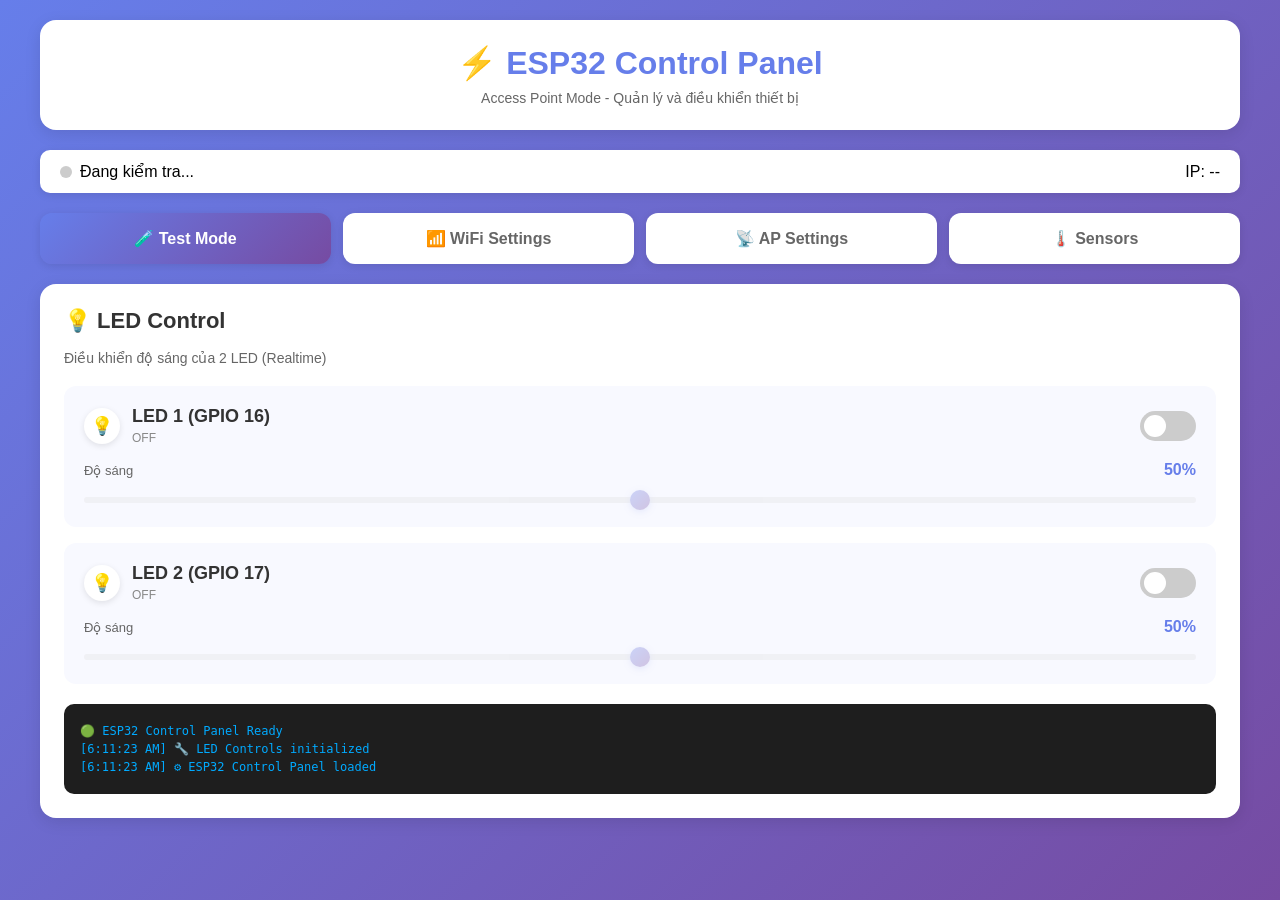
==== data/config.html @ 52325dc6 "Hardware done" ====
<!DOCTYPE html>
<html lang="vi">

<head>
  <meta charset="UTF-8">
  <meta name="viewport" content="width=device-width, initial-scale=1.0">
  <title>ESP32 Control Panel</title>

  <style>
    * { margin: 0; padding: 0; box-sizing: border-box; }
    body {
      font-family: 'Segoe UI', Tahoma, Geneva, Verdana, sans-serif;
      background: linear-gradient(135deg, #667eea 0%, #764ba2 100%);
      min-height: 100vh;
      padding: 20px;
    }
    .container { max-width: 1200px; margin: 0 auto; }
    .header {
      background: white;
      border-radius: 16px;
      padding: 24px;
      margin-bottom: 20px;
      box-shadow: 0 4px 16px rgba(0, 0, 0, 0.1);
      text-align: center;
    }
    .header h1 { color: #667eea; font-size: 32px; margin-bottom: 8px; }
    .header p { color: #666; font-size: 14px; }

    /* Connection Status */
    .status-bar {
      background: white;
      border-radius: 10px;
      padding: 12px 20px;
      margin-bottom: 20px;
      display: flex;
      justify-content: space-between;
      align-items: center;
      box-shadow: 0 2px 8px rgba(0,0,0,0.1);
    }
    .status-indicator {
      display: flex;
      align-items: center;
      gap: 8px;
    }
    .status-dot {
      width: 12px;
      height: 12px;
      border-radius: 50%;
      background: #ccc;
    }
    .status-dot.connected { background: #4CAF50; animation: pulse 2s infinite; }
    .status-dot.disconnected { background: #f44336; }
    @keyframes pulse {
      0%, 100% { opacity: 1; }
      50% { opacity: 0.5; }
    }

    .tabs { display: flex; gap: 12px; margin-bottom: 20px; flex-wrap: wrap; }
    .tab {
      flex: 1;
      min-width: 150px;
      padding: 16px;
      background: white;
      border: none;
      border-radius: 12px;
      font-size: 16px;
      font-weight: 600;
      cursor: pointer;
      transition: all 0.3s;
      box-shadow: 0 2px 8px rgba(0, 0, 0, 0.1);
      color: #666;
    }
    .tab:hover { transform: translateY(-2px); box-shadow: 0 4px 12px rgba(0, 0, 0, 0.15); }
    .tab.active { background: linear-gradient(135deg, #667eea, #764ba2); color: white; }

    .content-section { display: none; animation: fadeIn 0.3s ease; }
    .content-section.active { display: block; }
    @keyframes fadeIn { from { opacity: 0; transform: translateY(10px); } to { opacity: 1; transform: translateY(0); } }

    .card {
      background: white;
      border-radius: 16px;
      padding: 24px;
      margin-bottom: 20px;
      box-shadow: 0 4px 16px rgba(0, 0, 0, 0.1);
    }
    .card h2 { color: #333; font-size: 22px; margin-bottom: 16px; display: flex; align-items: center; gap: 8px; }
    .card p { color: #666; font-size: 14px; margin-bottom: 20px; }

    .led-card { background: #f8f9ff; border-radius: 12px; padding: 20px; margin-bottom: 16px; }
    .led-header { display: flex; justify-content: space-between; align-items: center; margin-bottom: 16px; }
    .led-title { display: flex; align-items: center; gap: 12px; }
    .led-icon {
      width: 36px; height: 36px; border-radius: 50%;
      display: flex; align-items: center; justify-content: center;
      font-size: 18px; background: white;
      box-shadow: 0 2px 6px rgba(0, 0, 0, 0.1);
      transition: all 0.3s;
    }
    .led-icon.on { background: #ffeb3b; box-shadow: 0 0 20px rgba(255, 235, 59, 0.6); }
    .led-name { font-size: 18px; font-weight: 600; color: #333; }
    .led-status { font-size: 12px; color: #888; margin-top: 4px; }

    .toggle-switch { position: relative; width: 56px; height: 30px; }
    .toggle-switch input { opacity: 0; width: 0; height: 0; }
    .slider {
      position: absolute; cursor: pointer;
      top: 0; left: 0; right: 0; bottom: 0;
      background-color: #ccc;
      transition: 0.3s;
      border-radius: 30px;
    }
    .slider:before {
      position: absolute; content: "";
      height: 22px; width: 22px;
      left: 4px; bottom: 4px;
      background-color: white;
      transition: 0.3s;
      border-radius: 50%;
    }
    input:checked + .slider { background: linear-gradient(135deg, #667eea, #764ba2); }
    input:checked + .slider:before { transform: translateX(26px); }

    .brightness-control { margin-top: 12px; }
    .brightness-label { display: flex; justify-content: space-between; align-items: center; margin-bottom: 10px; color: #666; font-size: 13px; }
    .brightness-value { font-weight: 700; font-size: 16px; color: #667eea; }

    input[type="range"] {
      -webkit-appearance: none;
      width: 100%; height: 6px;
      border-radius: 5px;
      background: #ddd;
      outline: none;
      transition: background 0.3s;
    }
    input[type="range"]::-webkit-slider-thumb {
      -webkit-appearance: none;
      width: 20px; height: 20px;
      border-radius: 50%;
      background: linear-gradient(135deg, #667eea, #764ba2);
      cursor: pointer;
      box-shadow: 0 2px 6px rgba(102, 126, 234, 0.4);
    }
    input[type="range"]:disabled { opacity: 0.3; cursor: not-allowed; }

    .sensor-grid { display: grid; grid-template-columns: repeat(auto-fit, minmax(200px, 1fr)); gap: 16px; }
    .sensor-item {
      background: linear-gradient(135deg, #667eea, #764ba2);
      border-radius: 12px; padding: 20px;
      color: white; text-align: center;
    }
    .sensor-icon { font-size: 40px; margin-bottom: 12px; }
    .sensor-label { font-size: 14px; opacity: 0.9; margin-bottom: 8px; }
    .sensor-value { font-size: 32px; font-weight: 700; margin-bottom: 4px; }
    .sensor-unit { font-size: 16px; opacity: 0.8; }
    .sensor-status { margin-top: 8px; font-size: 12px; opacity: 0.7; }

    .form-group { margin-bottom: 20px; }
    .form-group label { display: block; color: #333; font-weight: 600; margin-bottom: 8px; font-size: 14px; }
    .form-group input, .form-group select {
      width: 100%; padding: 12px 16px;
      border: 2px solid #e0e0e0;
      border-radius: 10px; font-size: 15px;
      transition: all 0.3s; background: white;
    }
    .form-group input:focus, .form-group select:focus {
      outline: none; border-color: #667eea;
      box-shadow: 0 0 0 3px rgba(102, 126, 234, 0.1);
    }
    .form-group small { display: block; color: #999; font-size: 12px; margin-top: 4px; }

    .wifi-list { max-height: 300px; overflow-y: auto; border: 2px solid #e0e0e0; border-radius: 10px; margin-bottom: 16px; }
    .wifi-item {
      padding: 16px; border-bottom: 1px solid #f0f0f0;
      cursor: pointer; transition: background 0.3s;
      display: flex; justify-content: space-between; align-items: center;
    }
    .wifi-item:last-child { border-bottom: none; }
    .wifi-item:hover { background: #f8f9ff; }
    .wifi-item.selected { background: #667eea; color: white; }
    .wifi-info { display: flex; align-items: center; gap: 12px; }
    .wifi-signal { font-size: 20px; }
    .wifi-name { font-weight: 600; }
    .wifi-security { font-size: 12px; opacity: 0.7; }

    .btn {
      padding: 14px 24px; border: none; border-radius: 10px;
      font-size: 15px; font-weight: 600; cursor: pointer;
      transition: all 0.3s;
      display: inline-flex; align-items: center; gap: 8px; justify-content: center;
    }
    .btn-primary {
      background: linear-gradient(135deg, #667eea, #764ba2);
      color: white;
      box-shadow: 0 4px 12px rgba(102, 126, 234, 0.3);
    }
    .btn-primary:hover { transform: translateY(-2px); box-shadow: 0 6px 16px rgba(102, 126, 234, 0.4); }
    .btn-primary:disabled { opacity: 0.6; cursor: not-allowed; transform: none; }

    .btn-secondary { background: #f0f0f0; color: #333; }
    .btn-secondary:hover { background: #e0e0e0; }

    .btn-full { width: 100%; }

    .btn-group { display: flex; gap: 12px; }

    .spinner {
      border: 3px solid #f3f3f3;
      border-top: 3px solid #667eea;
      border-radius: 50%;
      width: 24px; height: 24px;
      animation: spin 1s linear infinite;
      display: inline-block;
    }
    @keyframes spin { 0% { transform: rotate(0deg); } 100% { transform: rotate(360deg); } }

    .alert {
      padding: 14px 16px; border-radius: 10px;
      margin-bottom: 16px; display: none;
      align-items: center; gap: 10px; font-size: 14px;
    }
    .alert.show { display: flex; }
    .alert-success { background: #d4edda; color: #155724; border: 1px solid #c3e6cb; }
    .alert-error { background: #f8d7da; color: #721c24; border: 1px solid #f5c6cb; }
    .alert-info { background: #d1ecf1; color: #0c5460; border: 1px solid #bee5eb; }
    .alert-warning { background: #fff3cd; color: #856404; border: 1px solid #ffc107; }

    /* Log Panel */
    .log-panel {
      background: #1e1e1e;
      border-radius: 10px;
      padding: 16px;
      margin-top: 20px;
      max-height: 200px;
      overflow-y: auto;
      font-family: 'Consolas', monospace;
      font-size: 12px;
    }
    .log-entry { color: #0f0; margin: 4px 0; }
    .log-entry.error { color: #f44; }
    .log-entry.warn { color: #ff0; }
    .log-entry.info { color: #0af; }

    @media (max-width: 768px) {
      .tabs { flex-direction: column; }
      .tab { min-width: 100%; }
      .btn-group { flex-direction: column; }
      .header h1 { font-size: 24px; }
    }
  </style>
</head>

<body>

  <div class="container">

    <div class="header">
      <h1>⚡ ESP32 Control Panel</h1>
      <p>Access Point Mode - Quản lý và điều khiển thiết bị</p>
    </div>

    <!-- Status Bar -->
    <div class="status-bar">
      <div class="status-indicator">
        <div class="status-dot" id="connectionDot"></div>
        <span id="connectionStatus">Đang kiểm tra...</span>
      </div>
      <span id="ipAddress">IP: --</span>
    </div>

    <div class="tabs">
      <button class="tab active" onclick="showTab('testmode')">🧪 Test Mode</button>
      <button class="tab" onclick="showTab('wifi')">📶 WiFi Settings</button>
      <button class="tab" onclick="showTab('ap')">📡 AP Settings</button>
      <button class="tab" onclick="showTab('sensor')">🌡️ Sensors</button>
    </div>

    <!-- Test Mode Section -->
    <div id="testmode" class="content-section active">
      <div class="card">

        <h2>💡 LED Control</h2>
        <p>Điều khiển độ sáng của 2 LED (Realtime)</p>

        <div class="led-card">
          <div class="led-header">
            <div class="led-title">
              <div class="led-icon" id="led1Icon">💡</div>
              <div>
                <span class="led-name">LED 1 (GPIO 16)</span>
                <div class="led-status" id="led1Status">OFF</div>
              </div>
            </div>
            <label class="toggle-switch">
              <input type="checkbox" id="led1Toggle">
              <span class="slider"></span>
            </label>
          </div>

          <div class="brightness-control">
            <div class="brightness-label">
              <span>Độ sáng</span>
              <span class="brightness-value" id="led1Value">50%</span>
            </div>
            <input type="range" id="led1Brightness" min="0" max="100" value="50" disabled>
          </div>
        </div>

        <div class="led-card">
          <div class="led-header">
            <div class="led-title">
              <div class="led-icon" id="led2Icon">💡</div>
              <div>
                <span class="led-name">LED 2 (GPIO 17)</span>
                <div class="led-status" id="led2Status">OFF</div>
              </div>
            </div>
            <label class="toggle-switch">
              <input type="checkbox" id="led2Toggle">
              <span class="slider"></span>
            </label>
          </div>

          <div class="brightness-control">
            <div class="brightness-label">
              <span>Độ sáng</span>
              <span class="brightness-value" id="led2Value">50%</span>
            </div>
            <input type="range" id="led2Brightness" min="0" max="100" value="50" disabled>
          </div>
        </div>

        <div class="log-panel" id="logPanel">
          <div class="log-entry info">🟢 ESP32 Control Panel Ready</div>
        </div>

      </div>
    </div>

    <!-- WiFi Settings Section -->
    <div id="wifi" class="content-section">
      <div class="card">

        <h2>📶 WiFi Configuration</h2>
        <p>Kết nối ESP32 vào mạng WiFi</p>

        <div id="wifiAlert" class="alert"></div>

        <button class="btn btn-primary btn-full" onclick="scanWiFi()" id="scanBtn">
          <span>🔍</span><span>Quét mạng WiFi</span>
        </button>

        <div id="wifiListContainer" style="display: none; margin-top: 20px;">
          <label style="font-weight: 600; margin-bottom: 8px; display: block;">Chọn mạng WiFi:</label>
          <div class="wifi-list" id="wifiList"></div>
        </div>

        <div class="form-group" style="margin-top: 20px;">
          <label>Tên WiFi (SSID)</label>
          <input type="text" id="wifiSSID" placeholder="Nhập tên WiFi hoặc chọn từ danh sách">
        </div>

        <div class="form-group">
          <label>Mật khẩu WiFi</label>
          <input type="password" id="wifiPassword" placeholder="Nhập mật khẩu WiFi">
        </div>

        <div class="btn-group">
          <button class="btn btn-primary" onclick="connectWiFi()" id="connectBtn" style="flex: 1;">
            <span>🔗</span><span>Kết nối</span>
          </button>
          <button class="btn btn-secondary" onclick="clearWiFiForm()">
            <span>♻️</span><span>Reset</span>
          </button>
        </div>

        <div id="connectionProgress" style="display: none; margin-top: 20px; text-align: center;">
          <div class="spinner"></div>
          <p style="margin-top: 10px; color: #666;">Đang kết nối WiFi... Vui lòng đợi</p>
          <p style="font-size: 12px; color: #999;">Quá trình có thể mất 10–15 giây</p>
        </div>

        <div id="connectionHint" style="display: none; margin-top: 12px; background: #f8f9ff; padding: 12px; border-radius: 10px; color: #444; font-size: 13px; line-height: 1.4;">
          Sau khi kết nối thành công, AP sẽ tắt. Chuyển sang WiFi nhà và mở http://<ip-thiet-bi>:8080.
        </div>

      </div>
    </div>

    <!-- AP Settings Section -->
    <div id="ap" class="content-section">
      <div class="card">

        <h2>📡 Access Point Configuration</h2>
        <p>Tùy chỉnh tên và mật khẩu của Access Point</p>

        <div id="apAlert" class="alert"></div>

        <div class="form-group">
          <label>Tên Access Point (SSID)</label>
          <input type="text" id="apSSID" placeholder="ESP32-Setup-Wifi" value="ESP32-Setup-Wifi">
        </div>

        <div class="form-group">
          <label>Mật khẩu Access Point</label>
          <input type="password" id="apPassword" placeholder="123456789" value="123456789">
          <small>Tối thiểu 8 ký tự</small>
        </div>

        <button class="btn btn-primary btn-full" onclick="saveAPConfig()">
          <span>💾</span><span>Lưu cấu hình AP</span>
        </button>

        <div style="margin-top: 20px; padding: 16px; background: #fff3cd; border-radius: 10px;">
          <strong>⚠️ Lưu ý:</strong> Sau khi lưu, ESP32 sẽ khởi động lại. Bạn cần kết nối lại với tên mới.
        </div>

      </div>
    </div>

    <!-- Sensor Section -->
    <div id="sensor" class="content-section">
      <div class="card">

        <h2>🌡️ Sensor Monitor</h2>
        <p>Dữ liệu từ cảm biến DHT20</p>

        <div class="sensor-grid">
          <div class="sensor-item">
            <div class="sensor-icon">🌡️</div>
            <div class="sensor-label">Nhiệt độ</div>
            <div class="sensor-value" id="tempValue">--</div>
            <div class="sensor-unit">°C</div>
            <div class="sensor-status" id="tempStatus">Đang đọc...</div>
          </div>

          <div class="sensor-item">
            <div class="sensor-icon">💧</div>
            <div class="sensor-label">Độ ẩm</div>
            <div class="sensor-value" id="humiValue">--</div>
            <div class="sensor-unit">%</div>
            <div class="sensor-status" id="humiStatus">Đang đọc...</div>
          </div>

          <div class="sensor-item">
            <div class="sensor-icon">🌧️</div>
            <div class="sensor-label">Lưu lượng mưa (ADC)</div>
            <div class="sensor-value" id="rainValue">--</div>
            <div class="sensor-unit">%</div>
            <div class="sensor-status" id="rainStatus">Đang đọc...</div>
          </div>
        </div>

        <button class="btn btn-secondary btn-full" onclick="refreshSensor()" style="margin-top: 20px;">
          <span>🔄</span><span>Làm mới dữ liệu</span>
        </button>

      </div>
    </div>

  </div>

<script>
// ==================== DEBOUNCE ====================
function debounce(func, wait) {
  let timeout;
  return function(...args) {
    clearTimeout(timeout);
    timeout = setTimeout(() => func.apply(this, args), wait);
  };
}

// ==================== LOG ====================
function addLog(message, type = 'info') {
  const logPanel = document.getElementById('logPanel');
  const entry = document.createElement('div');
  entry.className = `log-entry ${type}`;
  const time = new Date().toLocaleTimeString();
  entry.textContent = `[${time}] ${message}`;
  logPanel.appendChild(entry);
  logPanel.scrollTop = logPanel.scrollHeight;

  while (logPanel.children.length > 50) {
    logPanel.removeChild(logPanel.firstChild);
  }
}

// ==================== TABS ====================
function showTab(tabName) {
  document.querySelectorAll('.content-section').forEach(s => s.classList.remove('active'));
  document.querySelectorAll('.tab').forEach(t => t.classList.remove('active'));
  document.getElementById(tabName).classList.add('active');
  event.target.classList.add('active');

  if (tabName === 'sensor') refreshSensor();
}

// ==================== LED ====================
let ledStates = {
  1: { isOn: false, brightness: 50 },
  2: { isOn: false, brightness: 50 }
};

const debouncedControlLED = debounce(function(device, state, brightness) {
  const url = `/control?device=${device}&state=${state}&brightness=${brightness}`;
  addLog(`📤 Gửi: LED${device} ${state} @ ${brightness}%`);

  fetch(url)
    .then(response => {
      if (!response.ok) throw new Error('Network error');
      return response.text();
    })
    .then(data => {
      addLog(`✔️ LED${device}: ${state} @ ${brightness}%`, 'info');
      updateLEDUI(device, state === 'ON', brightness);
    })
    .catch(err => {
      addLog(`❌ Lỗi: ${err.message}`, 'error');
    });
}, 100);

function controlLED(device, state, brightness) {
  debouncedControlLED(device, state, brightness);
}

function updateLEDUI(device, isOn, brightness) {
  const icon = document.getElementById(`led${device}Icon`);
  const status = document.getElementById(`led${device}Status`);

  if (isOn) {
    icon.classList.add('on');
    status.textContent = `ON - ${brightness}%`;
  } else {
    icon.classList.remove('on');
    status.textContent = 'OFF';
  }
}

function initLEDControls() {
  [1, 2].forEach(num => {
    const toggle = document.getElementById(`led${num}Toggle`);
    const slider = document.getElementById(`led${num}Brightness`);
    const value = document.getElementById(`led${num}Value`);

    toggle.addEventListener('change', function() {
      const isOn = this.checked;
      slider.disabled = !isOn;
      ledStates[num].isOn = isOn;

      if (isOn) {
        controlLED(num, 'ON', slider.value);
      } else {
        controlLED(num, 'OFF', 0);
      }
    });

    slider.addEventListener('input', function() {
      value.textContent = this.value + '%';
      ledStates[num].brightness = parseInt(this.value);

      if (toggle.checked) {
        controlLED(num, 'ON', this.value);
      }
    });
  });

  addLog('🔧 LED Controls initialized');
}

// ==================== WIFI ====================
function scanWiFi() {
  const scanBtn = document.getElementById('scanBtn');
  scanBtn.disabled = true;
  scanBtn.innerHTML = '<div class="spinner"></div><span>Đang quét...</span>';
  showAlert('wifiAlert', 'Đang quét mạng WiFi...', 'info');

  fetch('/scan')
    .then(response => response.json())
    .then(data => {
      const list = data.networks || [];
      const bestBySsid = {};
      
      list.forEach(network => {
        if (!bestBySsid[network.ssid] || network.rssi > bestBySsid[network.ssid].rssi) {
          bestBySsid[network.ssid] = network;
        }
      });

      const networks = Object.values(bestBySsid).sort((a, b) => b.rssi - a.rssi);

      if (networks.length > 0) {
        const wifiList = document.getElementById('wifiList');
        wifiList.innerHTML = '';

        networks.forEach(network => {
          const item = document.createElement('div');
          item.className = 'wifi-item';
          item.onclick = () => selectWiFi(network.ssid, network.encryption, item);

          const signalLabel =
            network.rssi > -55 ? 'Tín hiệu mạnh' :
            network.rssi > -70 ? 'Tín hiệu trung bình' :
                                 'Tín hiệu yếu';

          item.innerHTML = `
            <div class="wifi-info">
              <span class="wifi-signal">📶</span>
              <div>
                <div class="wifi-name">${network.ssid}</div>
                <div class="wifi-security">🔒 ${network.encryption} - ${signalLabel}</div>
              </div>
            </div>
          `;
          wifiList.appendChild(item);
        });

        document.getElementById('wifiListContainer').style.display = 'block';
        showAlert('wifiAlert', `Tìm thấy ${networks.length} mạng WiFi`, 'success');
      } else {
        showAlert('wifiAlert', 'Không tìm thấy mạng WiFi nào', 'warning');
      }
    })
    .catch(err => {
      showAlert('wifiAlert', 'Lỗi quét WiFi: ' + err.message, 'error');
    })
    .finally(() => {
      scanBtn.disabled = false;
      scanBtn.innerHTML = '<span>🔍</span><span>Quét mạng WiFi</span>';
    });
}

function selectWiFi(ssid, encryption, element) {
  document.getElementById('wifiSSID').value = ssid;
  document.querySelectorAll('.wifi-item').forEach(i => i.classList.remove('selected'));
  element.classList.add('selected');

  if (encryption !== 'Open') {
    document.getElementById('wifiPassword').focus();
  }
}

function connectWiFi() {
  const ssid = document.getElementById('wifiSSID').value.trim();
  const password = document.getElementById('wifiPassword').value;
  const connectBtn = document.getElementById('connectBtn');
  const progress = document.getElementById('connectionProgress');
  const hint = document.getElementById('connectionHint');

  if (!ssid) {
    showAlert('wifiAlert', 'Vui lòng nhập tên WiFi!', 'error');
    return;
  }

  connectBtn.disabled = true;
  progress.style.display = 'block';
  hint.style.display = 'block';
  hint.textContent = 'ESP32 đang thử kết nối... AP mode sẽ tắt nếu thành công (~15s)';
  showAlert('wifiAlert', 'Đang kết nối WiFi...', 'info');

  const url = `/connect?ssid=${encodeURIComponent(ssid)}&pass=${encodeURIComponent(password)}`;

  fetch(url)
    .then(response => response.text())
    .then(data => {
      showAlert('wifiAlert', 'Yêu cầu kết nối đã gửi! ESP32 đang xử lý...', 'success');

      let attempts = 0;
      const maxAttempts = 20;

      const checkConnection = setInterval(() => {
        attempts++;

        if (attempts >= maxAttempts) {
          clearInterval(checkConnection);
          progress.style.display = 'none';
          connectBtn.disabled = false;
          hint.textContent = 'Timeout. Vui lòng kiểm tra Serial hoặc thông tin WiFi.';
          showAlert('wifiAlert', 'Timeout! Kiểm tra Serial Monitor để xem kết quả', 'warning');
          return;
        }

        fetch('/sensor', { signal: AbortSignal.timeout(2000) })
          .then(r => {
            if (r.ok) {
              clearInterval(checkConnection);
              progress.style.display = 'none';
              connectBtn.disabled = false;
              showAlert('wifiAlert', 'Kết nối thành công! AP sẽ tắt, chuyển sang WiFi nhà.', 'success');
              hint.textContent = 'Đã kết nối. Dùng http://<ip-thiet-bi>:8080 để truy cập.';
              checkDeviceStatus();
            }
          })
          .catch(() => {});
      }, 1000);
    })
    .catch(err => {
      progress.style.display = 'none';
      connectBtn.disabled = false;
      hint.textContent = 'Không gửi được yêu cầu /connect. Thử lại.';
      showAlert('wifiAlert', 'Lỗi: ' + err.message, 'error');
    });
}

function clearWiFiForm() {
  document.getElementById('wifiSSID').value = '';
  document.getElementById('wifiPassword').value = '';
  document.querySelectorAll('.wifi-item').forEach(i => i.classList.remove('selected'));
}

// ==================== AP SETTINGS ====================
function saveAPConfig() {
  const ssid = document.getElementById('apSSID').value.trim();
  const password = document.getElementById('apPassword').value;

  if (!ssid) {
    showAlert('apAlert', 'Vui lòng nhập tên AP!', 'error');
    return;
  }

  if (password && password.length < 8) {
    showAlert('apAlert', 'Mật khẩu phải có ít nhất 8 ký tự!', 'error');
    return;
  }

  showAlert('apAlert', 'Đang lưu...', 'info');

  fetch(`/apconfig?ssid=${encodeURIComponent(ssid)}&pass=${encodeURIComponent(password)}`)
    .then(response => response.text())
    .then(data => {
      showAlert('apAlert', 'Đã lưu! ESP32 sẽ khởi động lại trong 3 giây...', 'success');
      setTimeout(() => {
        showAlert('apAlert', `Đang khởi động lại... Kết nối với WiFi mới: ${ssid}`, 'warning');
      }, 3000);
    })
    .catch(err => {
      showAlert('apAlert', 'Lỗi: ' + err.message, 'error');
    });
}

// ==================== SENSOR ====================
function refreshSensor() {
  document.getElementById('tempValue').textContent = '--';
  document.getElementById('humiValue').textContent = '--';
  document.getElementById('rainValue').textContent = '--';
  document.getElementById('tempStatus').textContent = 'Đang đọc...';
  document.getElementById('humiStatus').textContent = 'Đang đọc...';
  document.getElementById('rainStatus').textContent = 'Đang đọc...';

  fetch('/sensor')
    .then(response => response.json())
    .then(data => {
      const time = new Date().toLocaleTimeString();
      if (data.error) {
        document.getElementById('tempValue').textContent = 'N/A';
        document.getElementById('humiValue').textContent = 'N/A';
        document.getElementById('rainValue').textContent = 'N/A';
        document.getElementById('tempStatus').textContent = '❌ Không có cảm biến';
        document.getElementById('humiStatus').textContent = '❌ Không có cảm biến';
        document.getElementById('rainStatus').textContent = '❌ Không có cảm biến';
      } else {
        document.getElementById('tempValue').textContent = data.temperature.toFixed(1);
        document.getElementById('humiValue').textContent = data.humidity.toFixed(1);
        document.getElementById('rainValue').textContent = (data.rain ?? 0).toFixed(1);
        document.getElementById('tempStatus').textContent = `✔️ ${time}`;
        document.getElementById('humiStatus').textContent = `✔️ ${time}`;
        document.getElementById('rainStatus').textContent = `✔️ ${time}`;
      }
    })
    .catch(err => {
      document.getElementById('tempValue').textContent = 'ERR';
      document.getElementById('humiValue').textContent = 'ERR';
      document.getElementById('rainValue').textContent = 'ERR';
      document.getElementById('tempStatus').textContent = '❌ Lỗi kết nối';
      document.getElementById('humiStatus').textContent = '❌ Lỗi kết nối';
      document.getElementById('rainStatus').textContent = '❌ Lỗi kết nối';
    });
}

let sensorInterval = setInterval(() => {
  if (document.getElementById('sensor').classList.contains('active')) {
    refreshSensor();
  }
}, 5000);

// ==================== ALERT ====================
function showAlert(elementId, message, type) {
  const alert = document.getElementById(elementId);
  alert.className = `alert alert-${type} show`;
  alert.textContent = message;

  if (type !== 'info') {
    setTimeout(() => alert.classList.remove('show'), 8000);
  }
}

// ==================== CONNECT STATUS ====================
function checkDeviceStatus() {
  fetch('/sensor', { signal: AbortSignal.timeout(3000) })
    .then(response => {
      if (response.ok) {
        document.getElementById('connectionDot').className = 'status-dot connected';
        document.getElementById('connectionStatus').textContent = 'Đã kết nối';
        document.getElementById('ipAddress').textContent = 'IP: ' + window.location.hostname;
      }
    })
    .catch(() => {
      document.getElementById('connectionDot').className = 'status-dot disconnected';
      document.getElementById('connectionStatus').textContent = 'Mất kết nối';
    });
}

// ==================== INIT ====================
window.addEventListener('load', function() {
  initLEDControls();
  checkDeviceStatus();
  setInterval(checkDeviceStatus, 10000);
  addLog('⚙️ ESP32 Control Panel loaded');
});
</script>

</body>
</html>
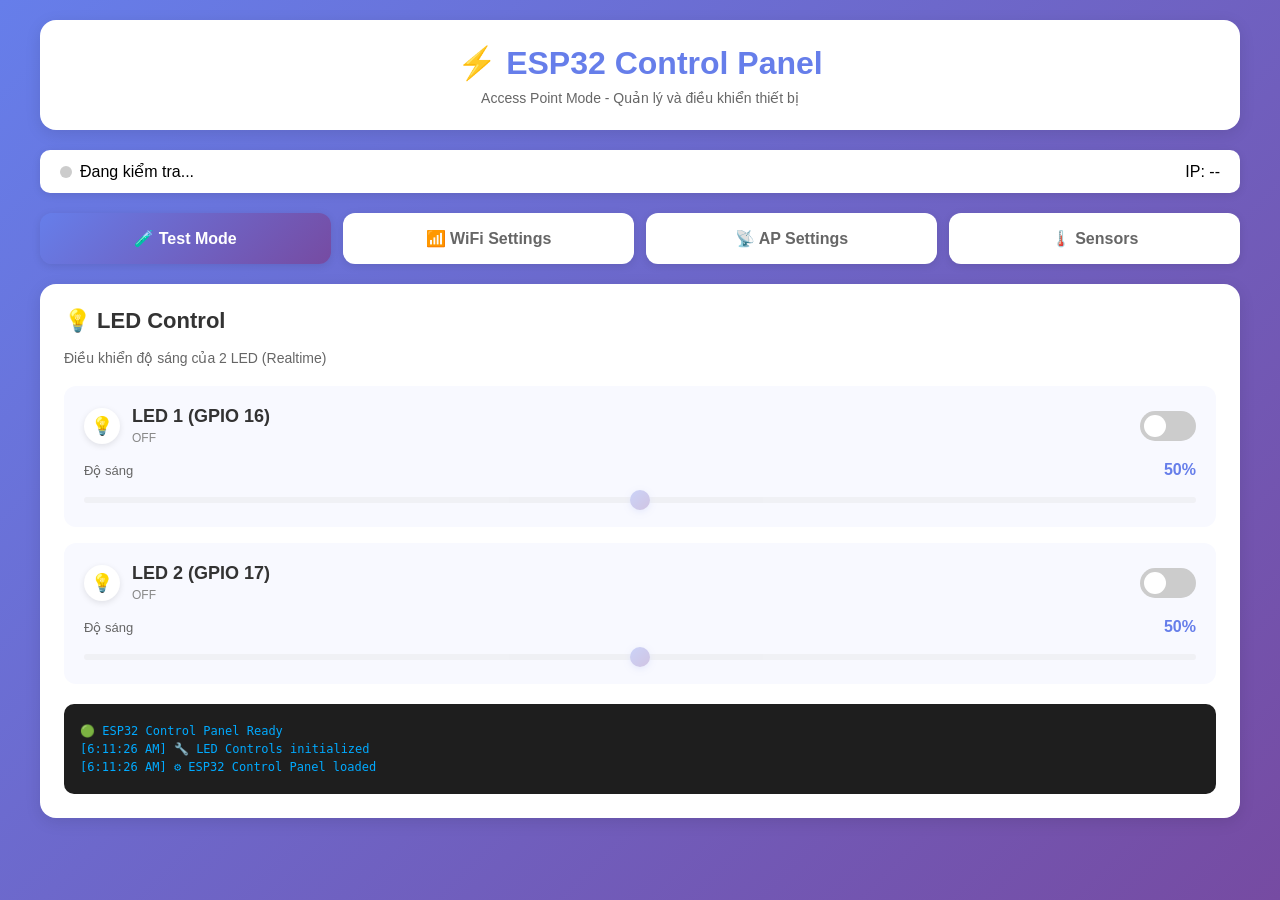
==== commit b58c41d7: "Final" ====
--- a/data/config.html
+++ b/data/config.html
@@ -365,6 +365,13 @@
           <input type="password" id="wifiPassword" placeholder="Nhập mật khẩu WiFi">
         </div>
 
+        <!-- ✅ THÊM: Username field cho WPA2-Enterprise -->
+        <div class="form-group" id="wifiUsernameGroup" style="display: none;">
+          <label>Username (WPA2-Enterprise)</label>
+          <input type="text" id="wifiUsername" placeholder="Nhập username">
+          <small>Chỉ dùng cho WiFi trường/doanh nghiệp</small>
+        </div>
+
         <div class="btn-group">
           <button class="btn btn-primary" onclick="connectWiFi()" id="connectBtn" style="flex: 1;">
             <span>🔗</span><span>Kết nối</span>
@@ -595,18 +602,30 @@
         networks.forEach(network => {
           const item = document.createElement('div');
           item.className = 'wifi-item';
-          item.onclick = () => selectWiFi(network.ssid, network.encryption, item);
+          
+          // ✅ THÊM: Truyền isEnterprise vào selectWiFi
+          item.onclick = () => selectWiFi(
+            network.ssid, 
+            network.encryption, 
+            network.is_enterprise || false,
+            item
+          );
 
           const signalLabel =
             network.rssi > -55 ? 'Tín hiệu mạnh' :
             network.rssi > -70 ? 'Tín hiệu trung bình' :
                                  'Tín hiệu yếu';
 
+          // ✅ THÊM: Hiển thị badge Enterprise
+          const enterpriseBadge = network.is_enterprise 
+            ? '<span style="background:#ff9800;color:white;padding:2px 8px;border-radius:4px;font-size:11px;margin-left:6px;font-weight:600;">🏢 ENTERPRISE</span>'
+            : '';
+
           item.innerHTML = `
             <div class="wifi-info">
               <span class="wifi-signal">📶</span>
               <div>
-                <div class="wifi-name">${network.ssid}</div>
+                <div class="wifi-name">${network.ssid}${enterpriseBadge}</div>
                 <div class="wifi-security">🔒 ${network.encryption} - ${signalLabel}</div>
               </div>
             </div>
@@ -629,19 +648,32 @@
     });
 }
 
-function selectWiFi(ssid, encryption, element) {
+// ✅ CẬP NHẬT: Thêm parameter isEnterprise
+function selectWiFi(ssid, encryption, isEnterprise, element) {
   document.getElementById('wifiSSID').value = ssid;
   document.querySelectorAll('.wifi-item').forEach(i => i.classList.remove('selected'));
   element.classList.add('selected');
 
-  if (encryption !== 'Open') {
-    document.getElementById('wifiPassword').focus();
+  // ✅ THÊM: Hiện/ẩn username field
+  const usernameGroup = document.getElementById('wifiUsernameGroup');
+  const passwordInput = document.getElementById('wifiPassword');
+  
+  if (isEnterprise) {
+    usernameGroup.style.display = 'block';
+    document.getElementById('wifiUsername').focus();
+  } else {
+    usernameGroup.style.display = 'none';
+    if (encryption !== 'Open') {
+      passwordInput.focus();
+    }
   }
 }
 
+// ✅ CẬP NHẬT: Gửi username trong request
 function connectWiFi() {
   const ssid = document.getElementById('wifiSSID').value.trim();
   const password = document.getElementById('wifiPassword').value;
+  const username = document.getElementById('wifiUsername').value.trim();
   const connectBtn = document.getElementById('connectBtn');
   const progress = document.getElementById('connectionProgress');
   const hint = document.getElementById('connectionHint');
@@ -656,8 +688,8 @@
   hint.style.display = 'block';
   hint.textContent = 'ESP32 đang thử kết nối... AP mode sẽ tắt nếu thành công (~15s)';
   showAlert('wifiAlert', 'Đang kết nối WiFi...', 'info');
-
-  const url = `/connect?ssid=${encodeURIComponent(ssid)}&pass=${encodeURIComponent(password)}`;
+  
+  const url = `/connect?ssid=${encodeURIComponent(ssid)}&pass=${encodeURIComponent(password)}&user=${encodeURIComponent(username)}`;
 
   fetch(url)
     .then(response => response.text())
@@ -700,12 +732,15 @@
       showAlert('wifiAlert', 'Lỗi: ' + err.message, 'error');
     });
 }
-
 function clearWiFiForm() {
   document.getElementById('wifiSSID').value = '';
   document.getElementById('wifiPassword').value = '';
+  document.getElementById('wifiUsername').value = '';
+  document.getElementById('wifiUsernameGroup').style.display = 'none';
   document.querySelectorAll('.wifi-item').forEach(i => i.classList.remove('selected'));
 }
+
+
 
 // ==================== AP SETTINGS ====================
 function saveAPConfig() {
